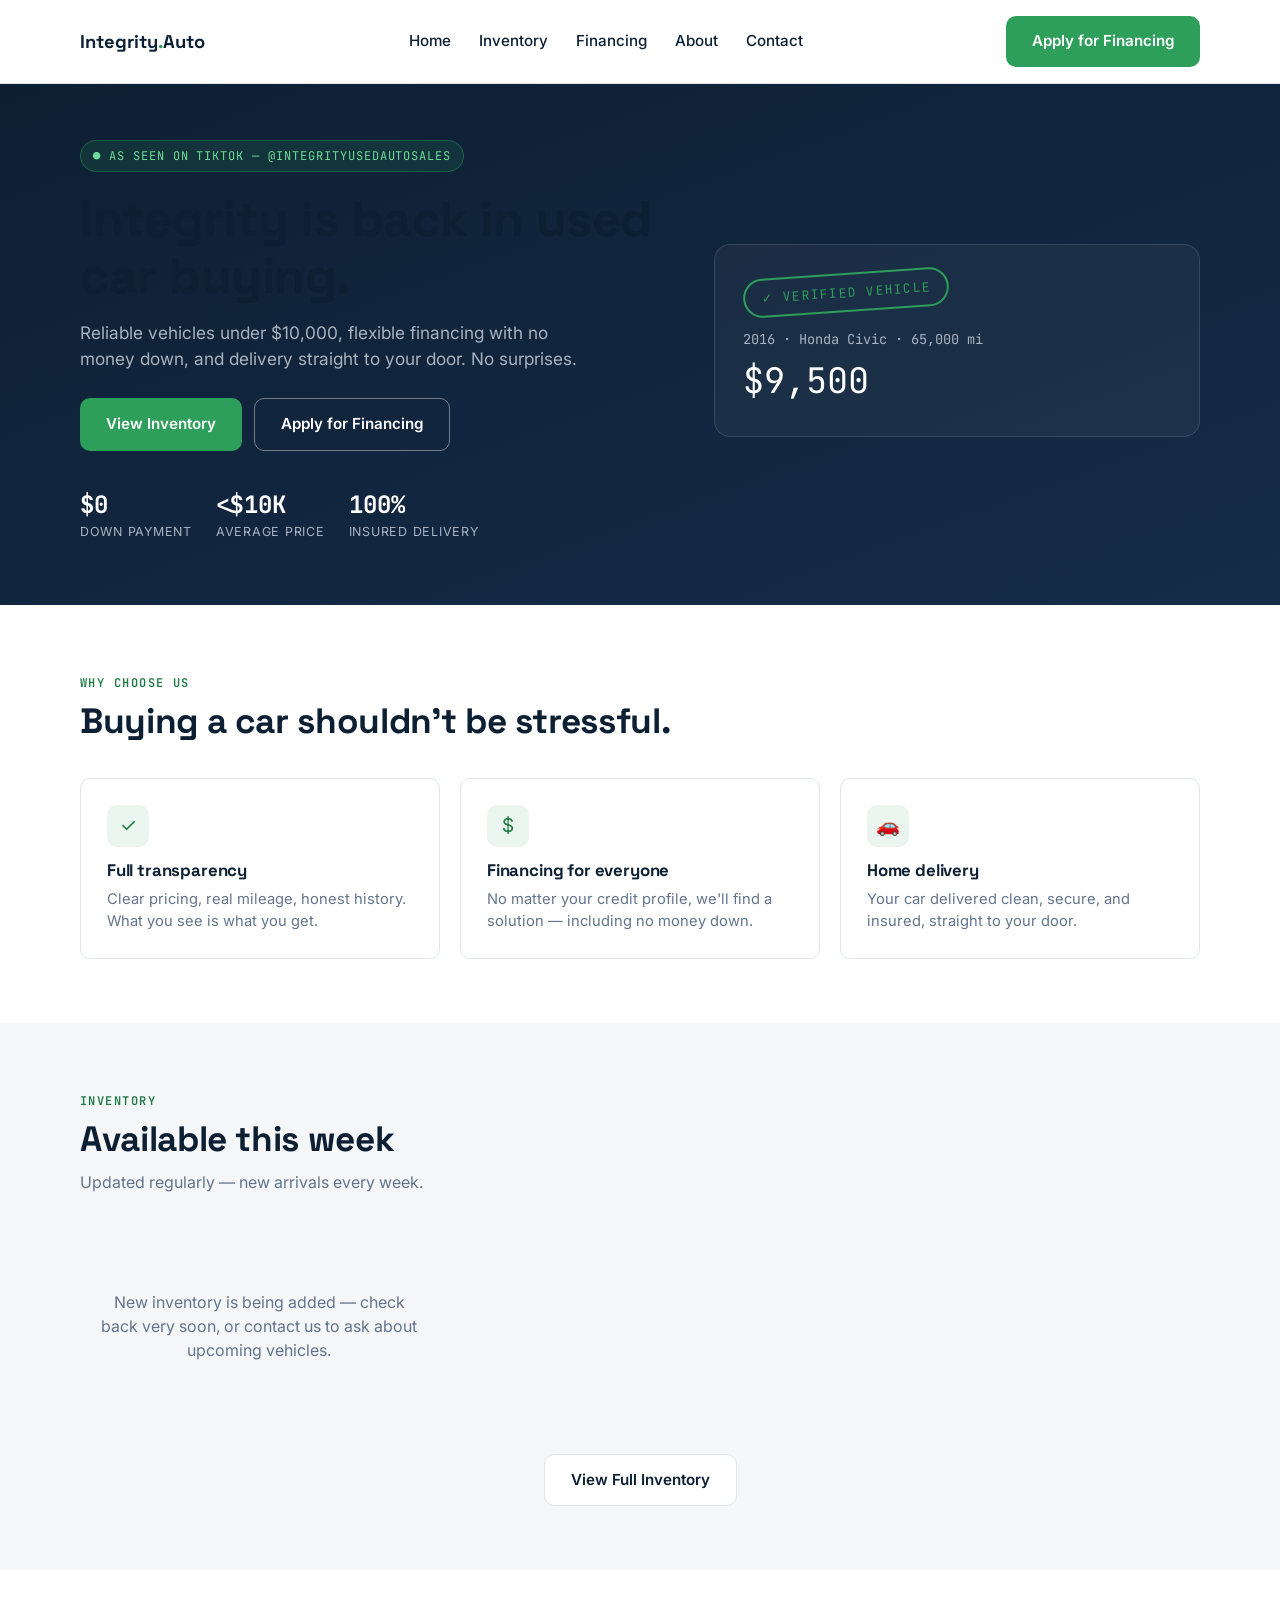
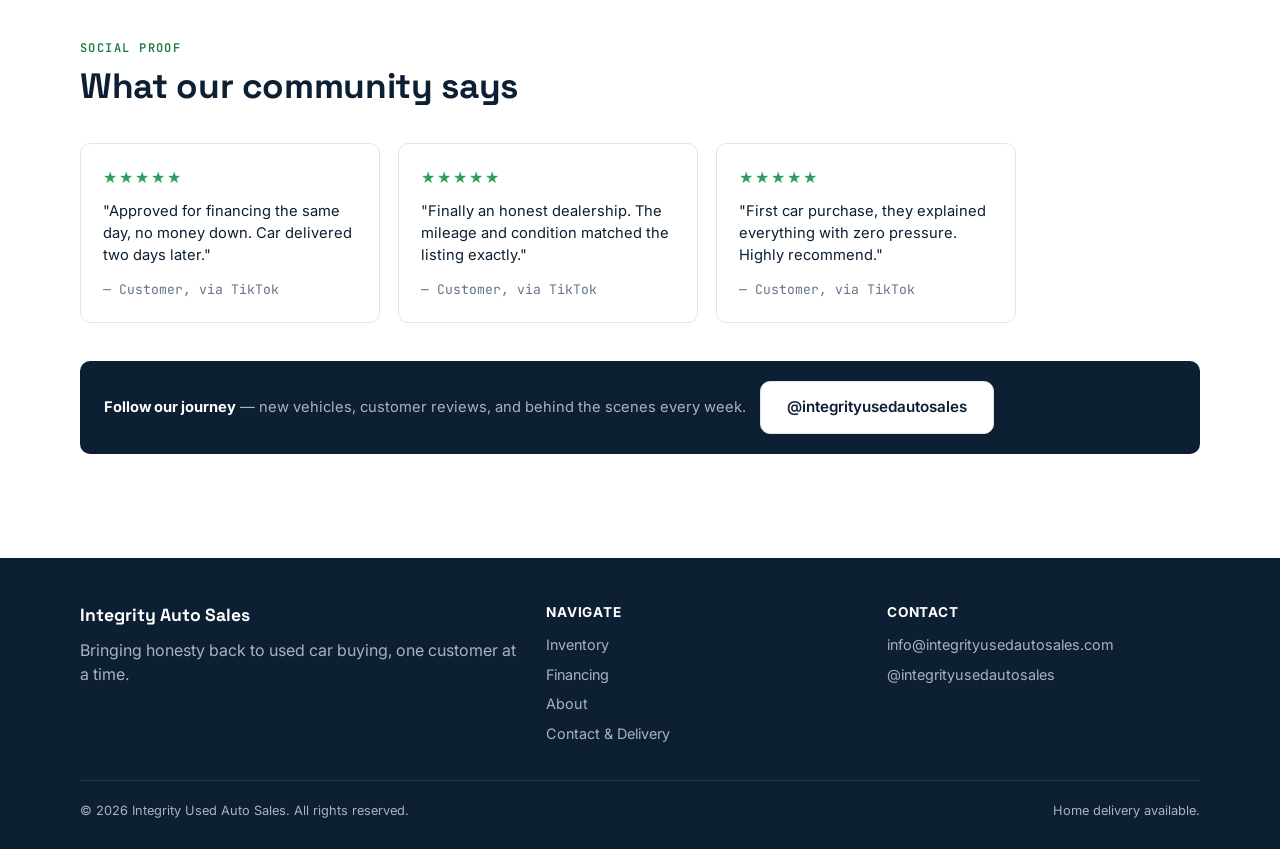
==== index.html @ 929a4054 "Add files via upload" ====
<!DOCTYPE html>
<html lang="en">
<head>
<meta charset="UTF-8">
<meta name="viewport" content="width=device-width, initial-scale=1.0">
<title>Integrity Used Auto Sales — Affordable Used Cars & Easy Financing</title>
<meta name="description" content="Independent dealership. Reliable vehicles under $10,000, flexible financing with no money down, and home delivery.">
<link rel="preconnect" href="https://fonts.googleapis.com">
<link href="https://fonts.googleapis.com/css2?family=Space+Grotesk:wght@500;700&family=Inter:wght@400;500;600;700&family=JetBrains+Mono:wght@500;700&display=swap" rel="stylesheet">
<link rel="stylesheet" href="css/style.css">
</head>
<body>

<header class="site-header">
  <nav class="nav container">
    <a href="index.html" class="logo">Integrity<span>.</span>Auto</a>
    <ul class="nav-links">
      <li><a href="index.html">Home</a></li>
      <li><a href="inventory.html">Inventory</a></li>
      <li><a href="financing.html">Financing</a></li>
      <li><a href="about.html">About</a></li>
      <li><a href="contact.html">Contact</a></li>
    </ul>
    <a href="financing.html" class="btn btn-primary nav-cta">Apply for Financing</a>
  </nav>
</header>

<!-- HERO -->
<section class="hero">
  <div class="container">
    <div>
      <span class="hero-badge">● As seen on TikTok — @integrityusedautosales</span>
      <h1>Integrity is back in used car buying.</h1>
      <p class="lead">Reliable vehicles under $10,000, flexible financing with no money down, and delivery straight to your door. No surprises.</p>
      <div class="hero-ctas">
        <a href="inventory.html" class="btn btn-primary">View Inventory</a>
        <a href="financing.html" class="btn btn-ghost">Apply for Financing</a>
      </div>
      <div class="hero-stats">
        <div class="hero-stat"><div class="num">$0</div><div class="label">Down payment</div></div>
        <div class="hero-stat"><div class="num">&lt;$10K</div><div class="label">Average price</div></div>
        <div class="hero-stat"><div class="num">100%</div><div class="label">Insured delivery</div></div>
      </div>
    </div>
    <div class="hero-visual">
      <span class="stamp">✓ Verified vehicle</span>
      <div class="car-line">2016 · Honda Civic · 65,000 mi</div>
      <div class="price-preview">$9,500</div>
    </div>
  </div>
</section>

<!-- WHY CHOOSE US -->
<section class="section">
  <div class="container">
    <div class="section-head">
      <span class="eyebrow">Why choose us</span>
      <h2>Buying a car shouldn't be stressful.</h2>
    </div>
    <div class="why-grid">
      <div class="why-card">
        <div class="icon">✓</div>
        <h3>Full transparency</h3>
        <p>Clear pricing, real mileage, honest history. What you see is what you get.</p>
      </div>
      <div class="why-card">
        <div class="icon">$</div>
        <h3>Financing for everyone</h3>
        <p>No matter your credit profile, we'll find a solution — including no money down.</p>
      </div>
      <div class="why-card">
        <div class="icon">🚗</div>
        <h3>Home delivery</h3>
        <p>Your car delivered clean, secure, and insured, straight to your door.</p>
      </div>
    </div>
  </div>
</section>

<!-- FEATURED INVENTORY -->
<section class="section section-alt">
  <div class="container">
    <div class="section-head">
      <span class="eyebrow">Inventory</span>
      <h2>Available this week</h2>
      <p>Updated regularly — new arrivals every week.</p>
    </div>
    <div class="car-grid" id="featured-cars">
      <p class="empty-state">Loading inventory...</p>
    </div>
    <div style="text-align:center; margin-top:32px;">
      <a href="inventory.html" class="btn btn-secondary">View Full Inventory</a>
    </div>
  </div>
</section>

<!-- TESTIMONIALS / SOCIAL PROOF -->
<section class="section">
  <div class="container">
    <div class="section-head">
      <span class="eyebrow">Social proof</span>
      <h2>What our community says</h2>
    </div>
    <div class="testimonial-strip">
      <div class="testimonial-card">
        <div class="stars">★★★★★</div>
        <p>"Approved for financing the same day, no money down. Car delivered two days later."</p>
        <div class="who">— Customer, via TikTok</div>
      </div>
      <div class="testimonial-card">
        <div class="stars">★★★★★</div>
        <p>"Finally an honest dealership. The mileage and condition matched the listing exactly."</p>
        <div class="who">— Customer, via TikTok</div>
      </div>
      <div class="testimonial-card">
        <div class="stars">★★★★★</div>
        <p>"First car purchase, they explained everything with zero pressure. Highly recommend."</p>
        <div class="who">— Customer, via TikTok</div>
      </div>
    </div>
    <div class="tiktok-cta">
      <p><strong>Follow our journey</strong> — new vehicles, customer reviews, and behind the scenes every week.</p>
      <a href="https://www.tiktok.com/@integrityusedautosales" target="_blank" rel="noopener" class="btn btn-secondary">@integrityusedautosales</a>
    </div>
  </div>
</section>

<!-- FOOTER -->
<footer class="site-footer">
  <div class="container">
    <div class="footer-grid">
      <div>
        <div class="footer-logo">Integrity Auto Sales</div>
        <p>Bringing honesty back to used car buying, one customer at a time.</p>
      </div>
      <div class="footer-col">
        <h5>Navigate</h5>
        <ul>
          <li><a href="inventory.html">Inventory</a></li>
          <li><a href="financing.html">Financing</a></li>
          <li><a href="about.html">About</a></li>
          <li><a href="contact.html">Contact & Delivery</a></li>
        </ul>
      </div>
      <div class="footer-col">
        <h5>Contact</h5>
        <ul>
          <li><a href="mailto:info@integrityusedautosales.com">info@integrityusedautosales.com</a></li>
          <li><a href="https://www.tiktok.com/@integrityusedautosales" target="_blank" rel="noopener">@integrityusedautosales</a></li>
        </ul>
      </div>
    </div>
    <div class="footer-bottom">
      <span>© 2026 Integrity Used Auto Sales. All rights reserved.</span>
      <span>Home delivery available.</span>
    </div>
  </div>
</footer>

<div class="mobile-cta-bar">
  <a href="inventory.html" class="btn btn-secondary">Inventory</a>
  <a href="financing.html" class="btn btn-primary">Financing</a>
</div>

<script src="js/main.js"></script>
</body>
</html>
---- css/style.css ----
/* ===== Integrity Used Auto Sales — Design tokens ===== */
:root {
  --navy: #152C48;
  --navy-deep: #0D1F33;
  --slate: #64748B;
  --slate-light: #A8B3C2;
  --white: #FFFFFF;
  --fog: #F4F6F8;
  --line: #E2E6EB;
  --approved: #2E9E5B;   /* "approved / verified" green — financing, trust stamps */
  --approved-deep: #1F7A44;

  --font-display: 'Space Grotesk', system-ui, sans-serif;
  --font-body: 'Inter', system-ui, -apple-system, sans-serif;
  --font-data: 'JetBrains Mono', ui-monospace, monospace; /* odometer-style numerals */

  --radius: 10px;
  --shadow: 0 4px 20px rgba(21, 44, 72, 0.08);
  --shadow-lg: 0 12px 40px rgba(21, 44, 72, 0.14);
}

* { box-sizing: border-box; margin: 0; padding: 0; }

html { scroll-behavior: smooth; }

body {
  font-family: var(--font-body);
  color: var(--navy-deep);
  background: var(--white);
  line-height: 1.5;
  padding-bottom: 72px; /* space for sticky mobile CTA bar */
}

img { max-width: 100%; display: block; }
a { color: inherit; text-decoration: none; }
ul { list-style: none; }

h1, h2, h3, h4 {
  font-family: var(--font-display);
  color: var(--navy-deep);
  line-height: 1.15;
  letter-spacing: -0.01em;
}

.container {
  max-width: 1160px;
  margin: 0 auto;
  padding: 0 20px;
}

.eyebrow {
  font-family: var(--font-data);
  font-size: 0.75rem;
  letter-spacing: 0.12em;
  text-transform: uppercase;
  color: var(--approved-deep);
  font-weight: 600;
}

/* ===== Buttons ===== */
.btn {
  display: inline-flex;
  align-items: center;
  justify-content: center;
  gap: 8px;
  font-family: var(--font-body);
  font-weight: 600;
  font-size: 0.95rem;
  padding: 14px 26px;
  border-radius: var(--radius);
  border: none;
  cursor: pointer;
  transition: transform 0.15s ease, box-shadow 0.15s ease, background 0.15s ease;
}
.btn-primary { background: var(--approved); color: var(--white); }
.btn-primary:hover { background: var(--approved-deep); transform: translateY(-1px); }
.btn-secondary { background: var(--white); color: var(--navy-deep); border: 1.5px solid var(--line); }
.btn-secondary:hover { border-color: var(--navy); }
.btn-ghost { background: transparent; color: var(--white); border: 1.5px solid rgba(255,255,255,0.4); }
.btn-ghost:hover { border-color: var(--white); }
.btn-block { width: 100%; }
.btn:focus-visible, a:focus-visible, input:focus-visible, select:focus-visible, textarea:focus-visible {
  outline: 2px solid var(--approved);
  outline-offset: 2px;
}

/* ===== Header / Nav ===== */
.site-header {
  position: sticky;
  top: 0;
  z-index: 40;
  background: var(--white);
  border-bottom: 1px solid var(--line);
}
.nav {
  display: flex;
  align-items: center;
  justify-content: space-between;
  padding: 16px 20px;
}
.logo {
  font-family: var(--font-display);
  font-weight: 700;
  font-size: 1.15rem;
  color: var(--navy-deep);
}
.logo span { color: var(--approved); }
.nav-links {
  display: none;
  gap: 28px;
  font-weight: 500;
  font-size: 0.95rem;
}
.nav-links a:hover { color: var(--approved-deep); }
.nav-cta { display: none; }

@media (min-width: 860px) {
  .nav-links { display: flex; }
  .nav-cta { display: inline-flex; }
}

/* ===== Sticky mobile CTA bar ===== */
.mobile-cta-bar {
  position: fixed;
  bottom: 0; left: 0; right: 0;
  z-index: 50;
  display: flex;
  gap: 10px;
  padding: 10px 14px;
  background: var(--white);
  border-top: 1px solid var(--line);
  box-shadow: 0 -4px 16px rgba(21,44,72,0.08);
}
.mobile-cta-bar .btn { flex: 1; padding: 12px 10px; font-size: 0.88rem; }
@media (min-width: 860px) { .mobile-cta-bar { display: none; } body { padding-bottom: 0; } }

/* ===== Hero ===== */
.hero {
  background: linear-gradient(160deg, var(--navy-deep) 0%, var(--navy) 100%);
  color: var(--white);
  padding: 56px 0 64px;
}
.hero .container {
  display: grid;
  gap: 28px;
}
@media (min-width: 900px) {
  .hero .container { grid-template-columns: 1.1fr 0.9fr; align-items: center; gap: 40px; }
}
.hero-badge {
  display: inline-flex;
  align-items: center;
  gap: 8px;
  background: rgba(46,158,91,0.15);
  border: 1px solid rgba(46,158,91,0.4);
  color: #6FDB98;
  font-family: var(--font-data);
  font-size: 0.75rem;
  letter-spacing: 0.08em;
  text-transform: uppercase;
  padding: 6px 12px;
  border-radius: 100px;
  margin-bottom: 18px;
}
.hero h1 {
  font-size: clamp(2rem, 5vw, 3.1rem);
  margin-bottom: 16px;
}
.hero p.lead {
  color: var(--slate-light);
  font-size: 1.08rem;
  max-width: 46ch;
  margin-bottom: 26px;
}
.hero-ctas { display: flex; flex-wrap: wrap; gap: 12px; }
.hero-stats {
  display: flex;
  gap: 24px;
  margin-top: 36px;
  flex-wrap: wrap;
}
.hero-stat .num {
  font-family: var(--font-data);
  font-size: 1.5rem;
  font-weight: 700;
  color: var(--white);
  font-variant-numeric: tabular-nums;
}
.hero-stat .label {
  font-size: 0.78rem;
  color: var(--slate-light);
  text-transform: uppercase;
  letter-spacing: 0.06em;
}

/* signature "verified deal" stamp visual in hero */
.hero-visual {
  position: relative;
  background: rgba(255,255,255,0.04);
  border: 1px solid rgba(255,255,255,0.12);
  border-radius: 16px;
  padding: 28px;
}
.stamp {
  display: inline-flex;
  align-items: center;
  gap: 10px;
  border: 2px solid var(--approved);
  color: var(--approved);
  border-radius: 100px;
  padding: 8px 16px;
  font-family: var(--font-data);
  font-size: 0.8rem;
  letter-spacing: 0.1em;
  text-transform: uppercase;
  transform: rotate(-4deg);
}
.hero-visual .car-line { font-family: var(--font-data); color: var(--slate-light); font-size: 0.85rem; margin-top: 16px; }
.hero-visual .price-preview { font-family: var(--font-data); font-size: 2.2rem; color: var(--white); margin-top: 6px; font-variant-numeric: tabular-nums; }

/* ===== Section headers ===== */
.section { padding: 64px 0; }
.section-head { max-width: 640px; margin-bottom: 36px; }
.section-head h2 { font-size: clamp(1.6rem, 3.5vw, 2.2rem); margin-top: 8px; }
.section-head p { color: var(--slate); margin-top: 10px; }
.section-alt { background: var(--fog); }

/* ===== Why choose us ===== */
.why-grid {
  display: grid;
  gap: 20px;
  grid-template-columns: 1fr;
}
@media (min-width: 700px) { .why-grid { grid-template-columns: repeat(3, 1fr); } }
.why-card {
  background: var(--white);
  border: 1px solid var(--line);
  border-radius: var(--radius);
  padding: 26px;
}
.why-card .icon {
  width: 42px; height: 42px;
  border-radius: 10px;
  background: rgba(46,158,91,0.1);
  color: var(--approved-deep);
  display: flex; align-items: center; justify-content: center;
  font-size: 1.2rem;
  margin-bottom: 14px;
}
.why-card h3 { font-size: 1.05rem; margin-bottom: 8px; }
.why-card p { color: var(--slate); font-size: 0.92rem; }

/* ===== Vehicle cards / inventory ===== */
.car-grid {
  display: grid;
  gap: 22px;
  grid-template-columns: 1fr;
}
@media (min-width: 620px) { .car-grid { grid-template-columns: repeat(2, 1fr); } }
@media (min-width: 960px) { .car-grid { grid-template-columns: repeat(3, 1fr); } }

.car-card {
  background: var(--white);
  border: 1px solid var(--line);
  border-radius: var(--radius);
  overflow: hidden;
  box-shadow: var(--shadow);
  transition: transform 0.2s ease, box-shadow 0.2s ease;
  display: flex;
  flex-direction: column;
}
.car-card:hover { transform: translateY(-3px); box-shadow: var(--shadow-lg); }
.car-card .car-photo { position: relative; aspect-ratio: 4/3; overflow: hidden; background: var(--fog); }
.car-card .car-photo img { width: 100%; height: 100%; object-fit: cover; }
.car-card .badge-verified {
  position: absolute; top: 10px; left: 10px;
  background: var(--navy-deep);
  color: var(--white);
  font-family: var(--font-data);
  font-size: 0.68rem;
  letter-spacing: 0.06em;
  text-transform: uppercase;
  padding: 5px 10px;
  border-radius: 100px;
  display: flex; align-items: center; gap: 5px;
}
.car-card .badge-verified::before { content: "✓"; color: #6FDB98; }
.car-body { padding: 18px 18px 20px; flex: 1; display: flex; flex-direction: column; }
.car-title { font-family: var(--font-display); font-size: 1.1rem; margin-bottom: 4px; }
.car-meta {
  display: flex; gap: 14px;
  font-family: var(--font-data);
  font-size: 0.8rem;
  color: var(--slate);
  margin-bottom: 12px;
  flex-wrap: wrap;
}
.car-desc { color: var(--slate); font-size: 0.88rem; margin-bottom: 16px; flex: 1; }
.car-footer { display: flex; align-items: flex-end; justify-content: space-between; margin-top: auto; }
.car-price { font-family: var(--font-data); font-size: 1.4rem; font-weight: 700; color: var(--navy-deep); font-variant-numeric: tabular-nums; }
.car-price .cur { font-size: 0.85rem; color: var(--slate); font-weight: 500; }
.car-down { font-family: var(--font-data); font-size: 0.78rem; color: var(--approved-deep); margin-top: 2px; }

.car-tags { display: flex; flex-wrap: wrap; gap: 6px; margin-bottom: 12px; }
.car-tags .tag {
  font-size: 0.72rem;
  font-weight: 600;
  color: var(--navy);
  background: rgba(21,44,72,0.06);
  border: 1px solid var(--line);
  padding: 4px 9px;
  border-radius: 100px;
  white-space: nowrap;
}
.car-tags .tag-muted { color: var(--slate); background: transparent; }

/* Filters (inventory page) */
.filters {
  display: flex; flex-wrap: wrap; gap: 10px;
  margin-bottom: 28px;
  padding: 16px;
  background: var(--fog);
  border-radius: var(--radius);
}
.filters select, .filters input {
  font-family: var(--font-body);
  font-size: 0.9rem;
  padding: 10px 12px;
  border-radius: 8px;
  border: 1px solid var(--line);
  background: var(--white);
  color: var(--navy-deep);
}
.filters select { min-width: 130px; }
.filters input[type="text"] { flex: 1; min-width: 160px; }
.results-count { font-size: 0.88rem; color: var(--slate); margin-bottom: 18px; }

.empty-state {
  text-align: center;
  padding: 60px 20px;
  color: var(--slate);
}

/* ===== Testimonials / social proof ===== */
.testimonial-strip {
  display: flex;
  gap: 18px;
  overflow-x: auto;
  padding-bottom: 8px;
  scroll-snap-type: x mandatory;
}
.testimonial-card {
  scroll-snap-align: start;
  min-width: 260px;
  max-width: 300px;
  background: var(--white);
  border: 1px solid var(--line);
  border-radius: var(--radius);
  padding: 22px;
}
.testimonial-card .stars { color: var(--approved); font-family: var(--font-data); margin-bottom: 10px; letter-spacing: 2px; }
.testimonial-card p { font-size: 0.92rem; color: var(--navy-deep); margin-bottom: 14px; }
.testimonial-card .who { font-size: 0.82rem; color: var(--slate); font-family: var(--font-data); }

.tiktok-cta {
  margin-top: 30px;
  display: flex;
  align-items: center;
  gap: 14px;
  background: var(--navy-deep);
  color: var(--white);
  padding: 20px 24px;
  border-radius: var(--radius);
  flex-wrap: wrap;
}
.tiktok-cta p { color: var(--slate-light); font-size: 0.92rem; }
.tiktok-cta strong { color: var(--white); }

/* ===== Forms ===== */
.form-card {
  background: var(--white);
  border: 1px solid var(--line);
  border-radius: var(--radius);
  padding: 30px;
  box-shadow: var(--shadow);
  max-width: 640px;
}
.form-row { margin-bottom: 18px; }
.form-row label {
  display: block;
  font-size: 0.85rem;
  font-weight: 600;
  color: var(--navy-deep);
  margin-bottom: 6px;
}
.form-row .hint { font-size: 0.78rem; color: var(--slate); margin-top: 5px; }
.form-grid-2 { display: grid; gap: 18px; }
@media (min-width: 560px) { .form-grid-2 { grid-template-columns: 1fr 1fr; } }
input[type="text"], input[type="email"], input[type="tel"], input[type="number"], select, textarea {
  width: 100%;
  font-family: var(--font-body);
  font-size: 0.95rem;
  padding: 12px 14px;
  border-radius: 8px;
  border: 1px solid var(--line);
  background: var(--white);
  color: var(--navy-deep);
}
textarea { resize: vertical; min-height: 100px; }
.form-note {
  display: flex; align-items: flex-start; gap: 10px;
  background: var(--fog);
  border-radius: 8px;
  padding: 14px 16px;
  font-size: 0.83rem;
  color: var(--slate);
  margin-top: 18px;
}
.form-success {
  display: none;
  text-align: center;
  padding: 50px 20px;
}
.form-success.active { display: block; }
.form-success .icon-check {
  width: 56px; height: 56px;
  border-radius: 100%;
  background: rgba(46,158,91,0.12);
  color: var(--approved-deep);
  display: flex; align-items: center; justify-content: center;
  font-size: 1.6rem;
  margin: 0 auto 16px;
}

/* ===== About / mission ===== */
.mission-block {
  display: grid; gap: 34px;
}
@media (min-width: 860px) { .mission-block { grid-template-columns: 1fr 1fr; align-items: center; } }
.pillars { display: grid; gap: 16px; margin-top: 24px; }
.pillar { display: flex; gap: 14px; align-items: flex-start; }
.pillar .num { font-family: var(--font-data); color: var(--approved-deep); font-weight: 700; }
.pillar h4 { font-size: 1rem; margin-bottom: 4px; }
.pillar p { font-size: 0.9rem; color: var(--slate); }

/* ===== Delivery banner ===== */
.delivery-banner {
  background: var(--navy-deep);
  color: var(--white);
  border-radius: 14px;
  padding: 32px;
  display: grid;
  gap: 20px;
}
@media (min-width: 800px) { .delivery-banner { grid-template-columns: 1.2fr 0.8fr; align-items: center; } }
.delivery-banner h3 { color: var(--white); font-size: 1.4rem; margin-bottom: 10px; }
.delivery-banner p { color: var(--slate-light); font-size: 0.95rem; }
.delivery-steps { display: flex; flex-direction: column; gap: 10px; }
.delivery-step { display: flex; gap: 10px; align-items: center; font-size: 0.88rem; }
.delivery-step .dot { width: 8px; height: 8px; border-radius: 100%; background: var(--approved); flex-shrink: 0; }

/* ===== Contact ===== */
.contact-grid { display: grid; gap: 30px; }
@media (min-width: 860px) { .contact-grid { grid-template-columns: 1fr 1fr; } }
.contact-info-card {
  background: var(--fog);
  border-radius: var(--radius);
  padding: 28px;
}
.contact-line { display: flex; gap: 14px; align-items: flex-start; margin-bottom: 20px; }
.contact-line .icon { color: var(--approved-deep); font-family: var(--font-data); }
.contact-line h4 { font-size: 0.92rem; margin-bottom: 3px; }
.contact-line p, .contact-line a { font-size: 0.9rem; color: var(--slate); }

/* ===== Footer ===== */
.site-footer {
  background: var(--navy-deep);
  color: var(--slate-light);
  padding: 44px 0 28px;
  margin-top: 40px;
}
.footer-grid {
  display: grid;
  gap: 28px;
  grid-template-columns: 1fr;
  margin-bottom: 28px;
}
@media (min-width: 700px) { .footer-grid { grid-template-columns: 1.4fr 1fr 1fr; } }
.footer-logo { font-family: var(--font-display); color: var(--white); font-weight: 700; font-size: 1.1rem; margin-bottom: 10px; }
.footer-col h5 { color: var(--white); font-size: 0.85rem; text-transform: uppercase; letter-spacing: 0.06em; margin-bottom: 12px; }
.footer-col ul li { margin-bottom: 8px; font-size: 0.9rem; }
.footer-col ul li a:hover { color: var(--white); }
.footer-bottom {
  border-top: 1px solid rgba(255,255,255,0.1);
  padding-top: 20px;
  font-size: 0.8rem;
  display: flex;
  justify-content: space-between;
  flex-wrap: wrap;
  gap: 10px;
}

@media (prefers-reduced-motion: reduce) {
  * { transition: none !important; scroll-behavior: auto !important; }
}
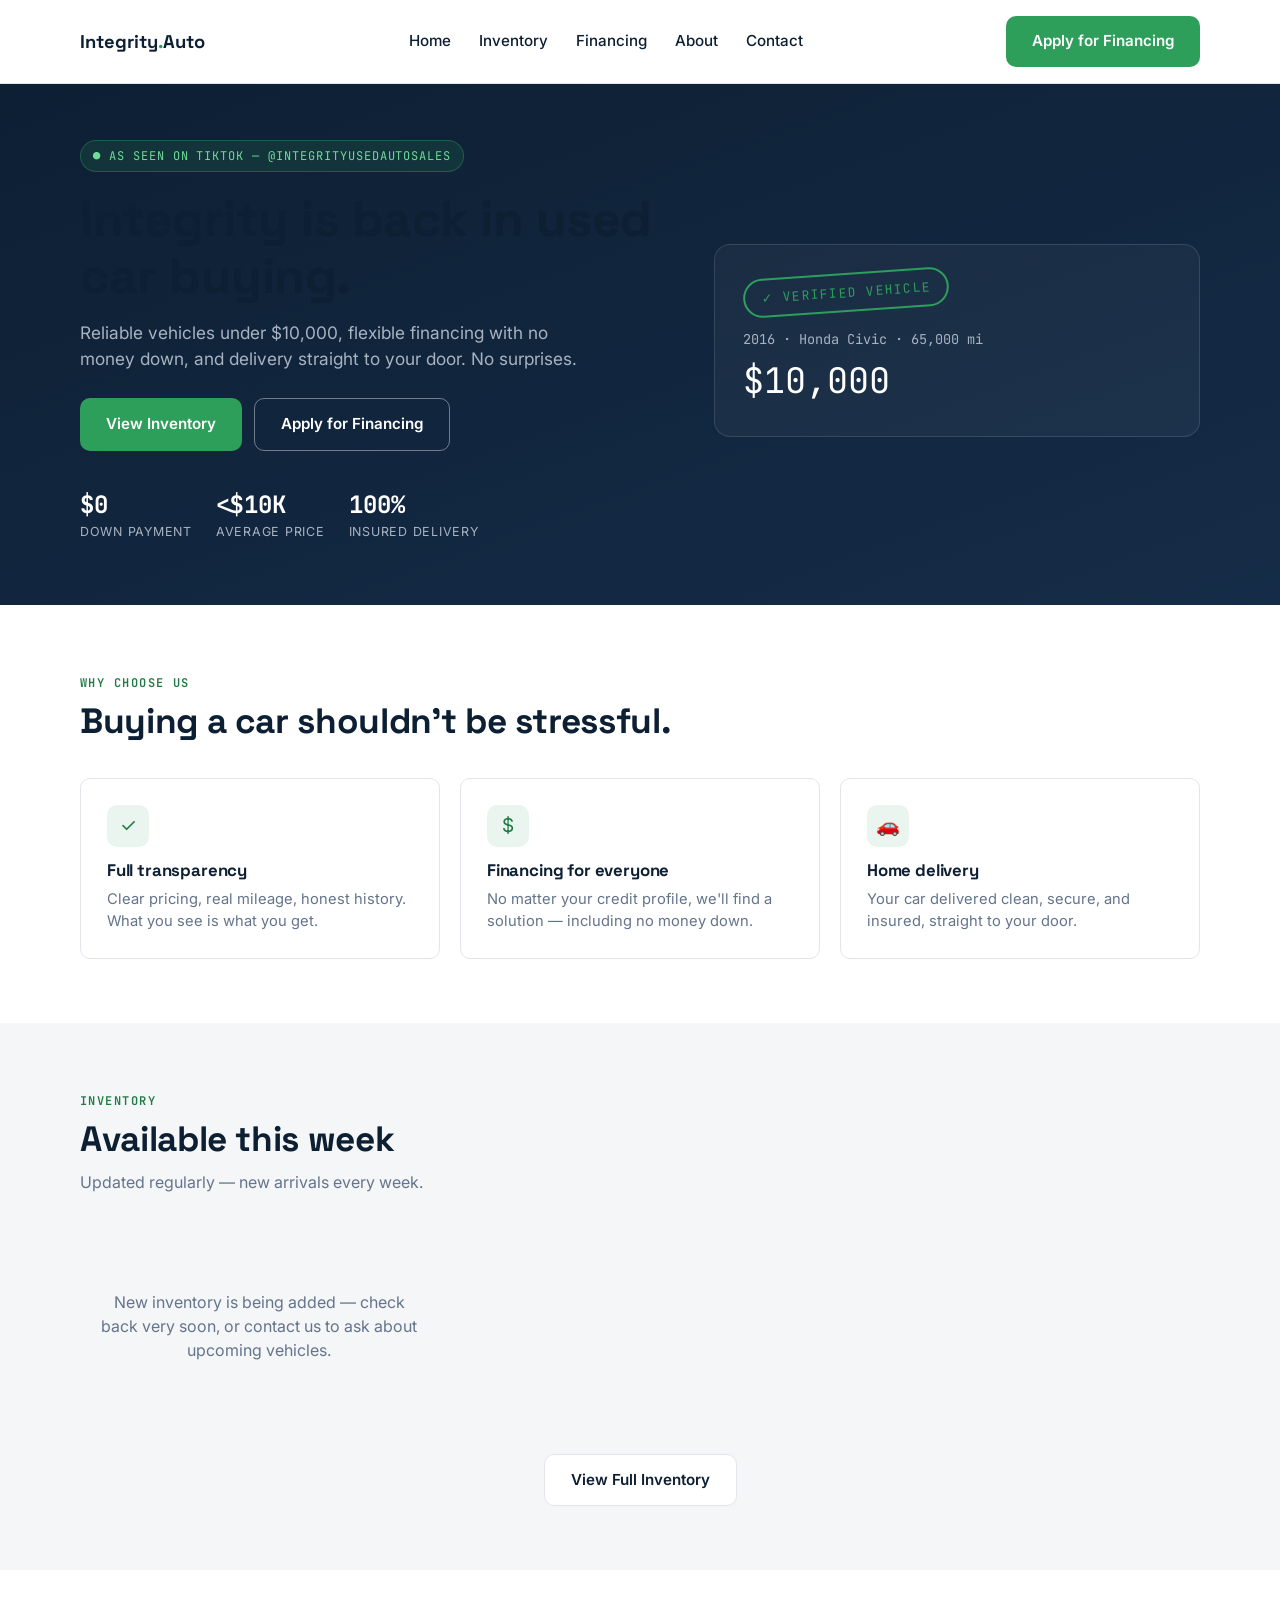
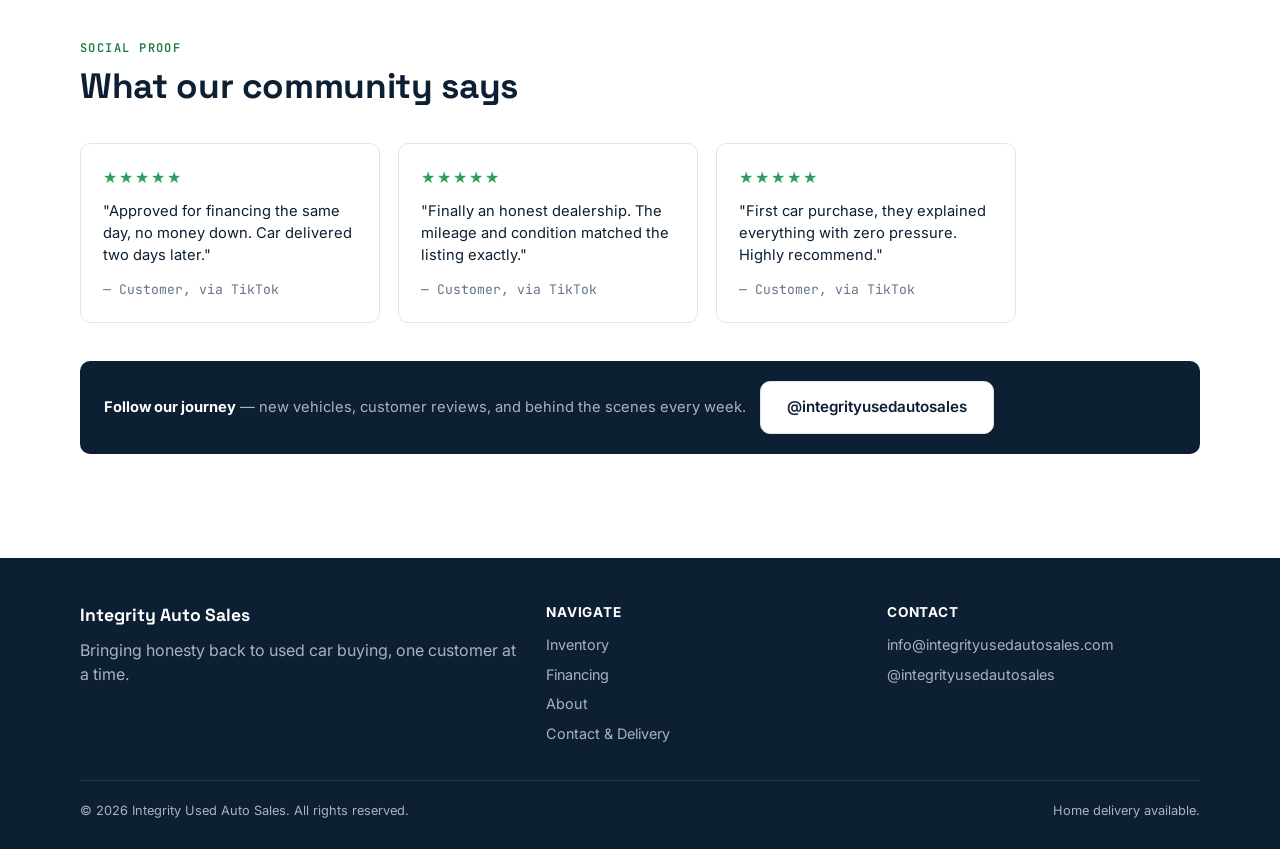
==== commit 08be9ed1: "Update index.html" ====
--- a/index.html
+++ b/index.html
@@ -45,7 +45,7 @@
     <div class="hero-visual">
       <span class="stamp">✓ Verified vehicle</span>
       <div class="car-line">2016 · Honda Civic · 65,000 mi</div>
-      <div class="price-preview">$9,500</div>
+      <div class="price-preview">$10,000</div>
     </div>
   </div>
 </section>
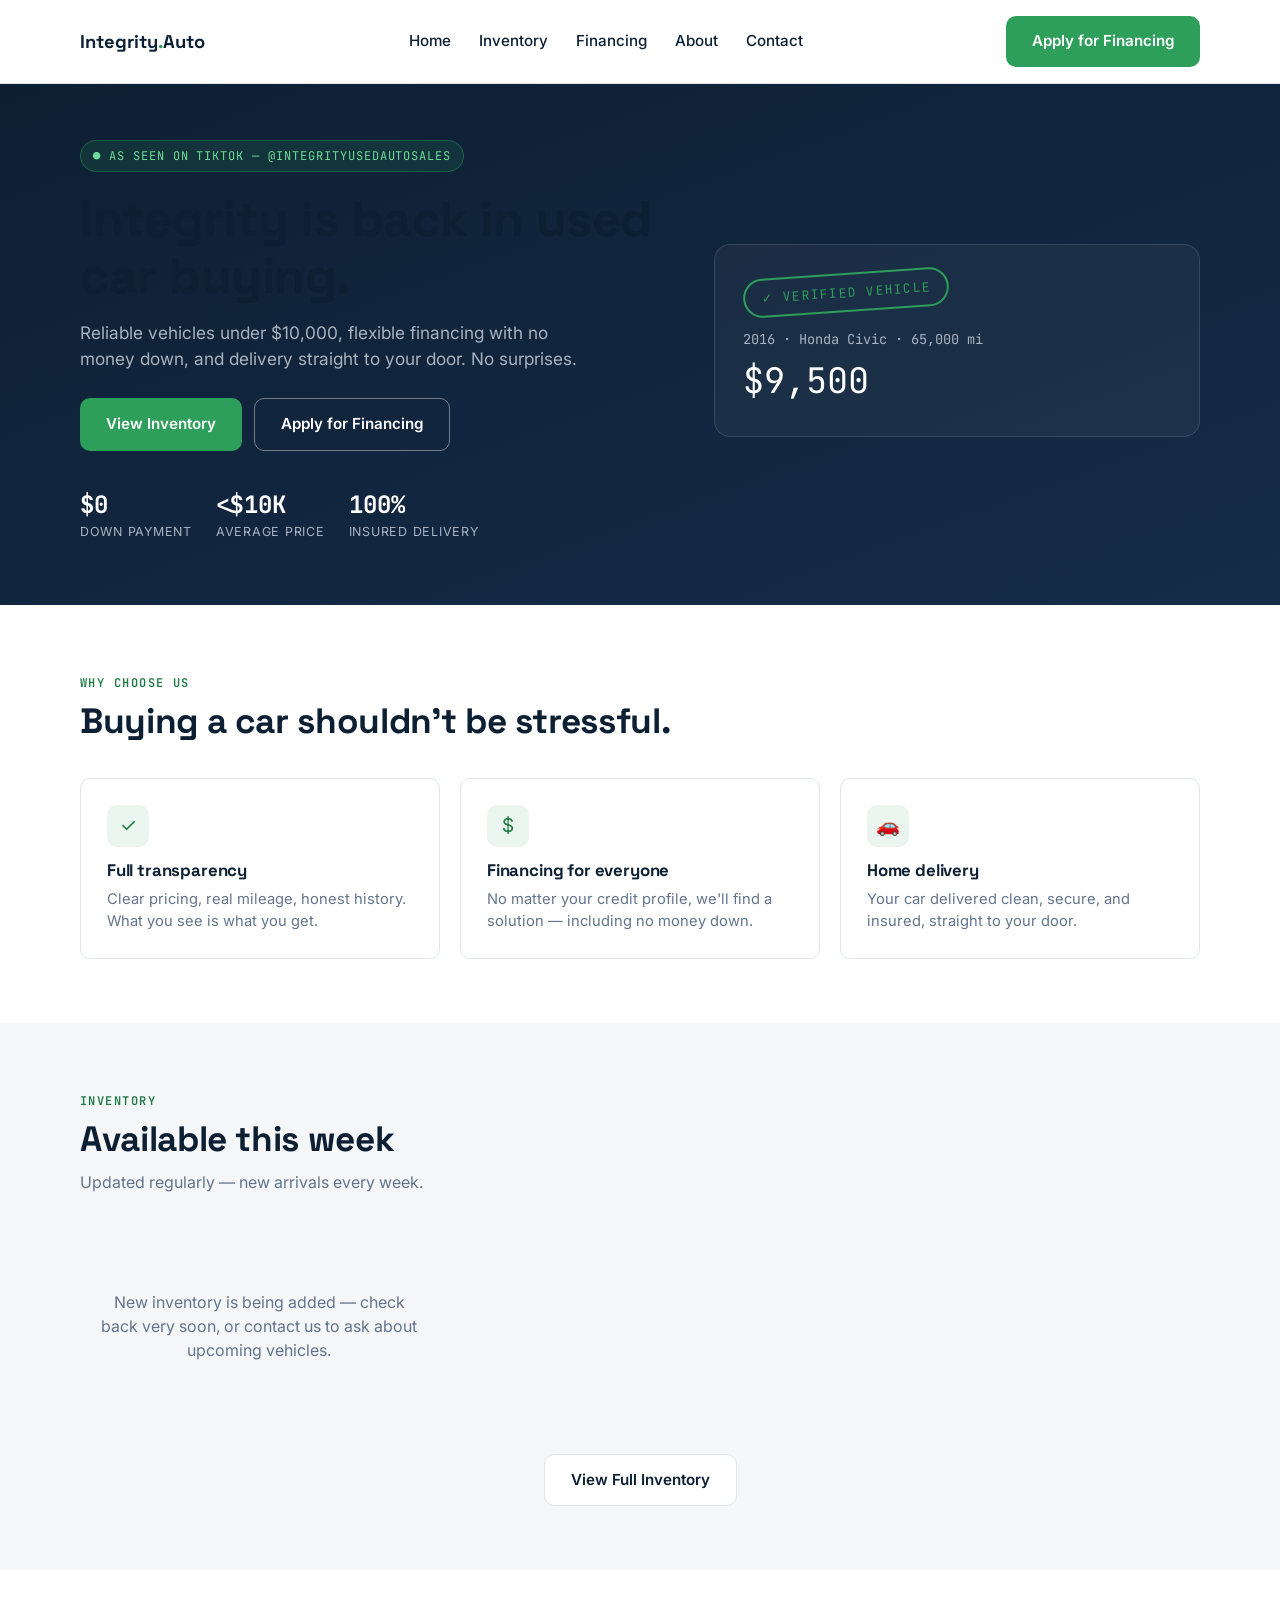
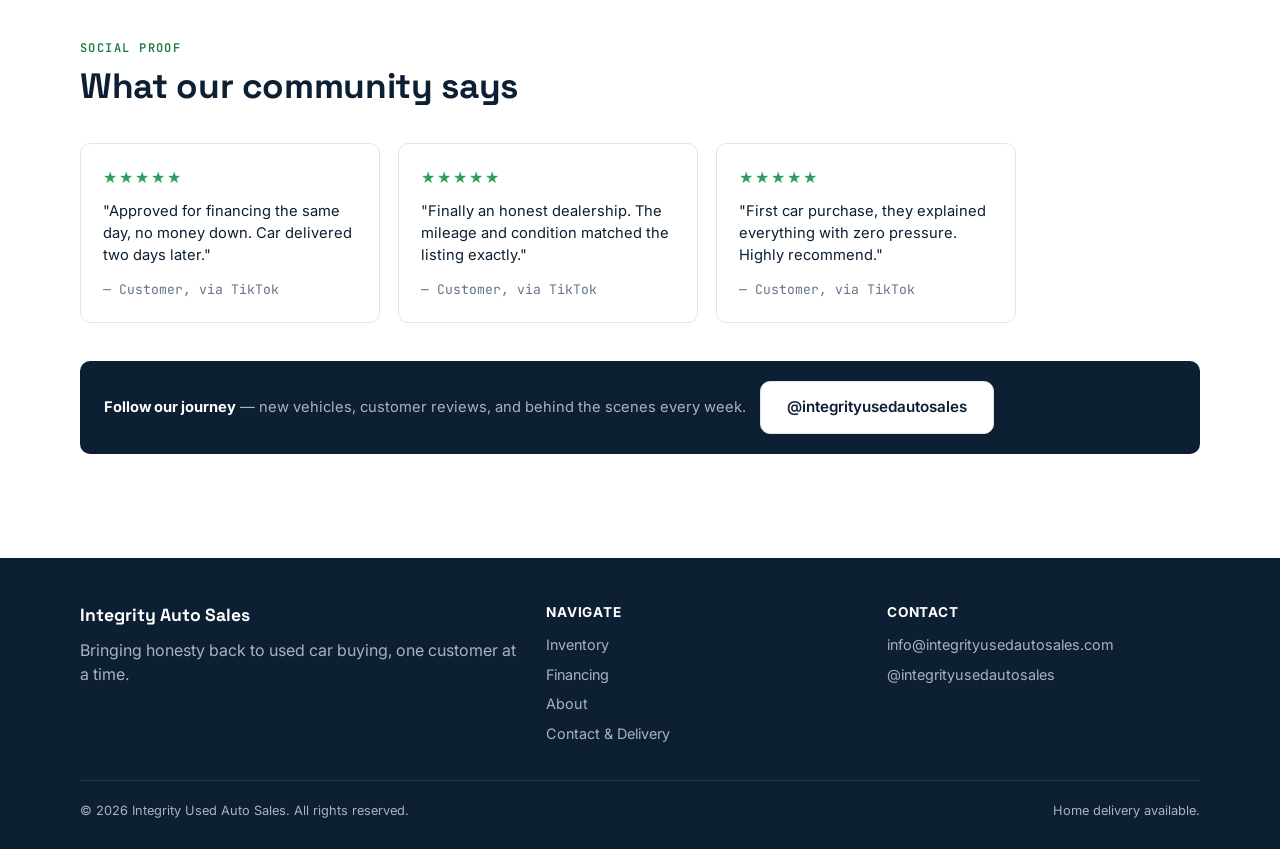
==== commit cb468238: "Add files via upload" ====
--- a/index.html
+++ b/index.html
@@ -45,7 +45,7 @@
     <div class="hero-visual">
       <span class="stamp">✓ Verified vehicle</span>
       <div class="car-line">2016 · Honda Civic · 65,000 mi</div>
-      <div class="price-preview">$10,000</div>
+      <div class="price-preview">$9,500</div>
     </div>
   </div>
 </section>
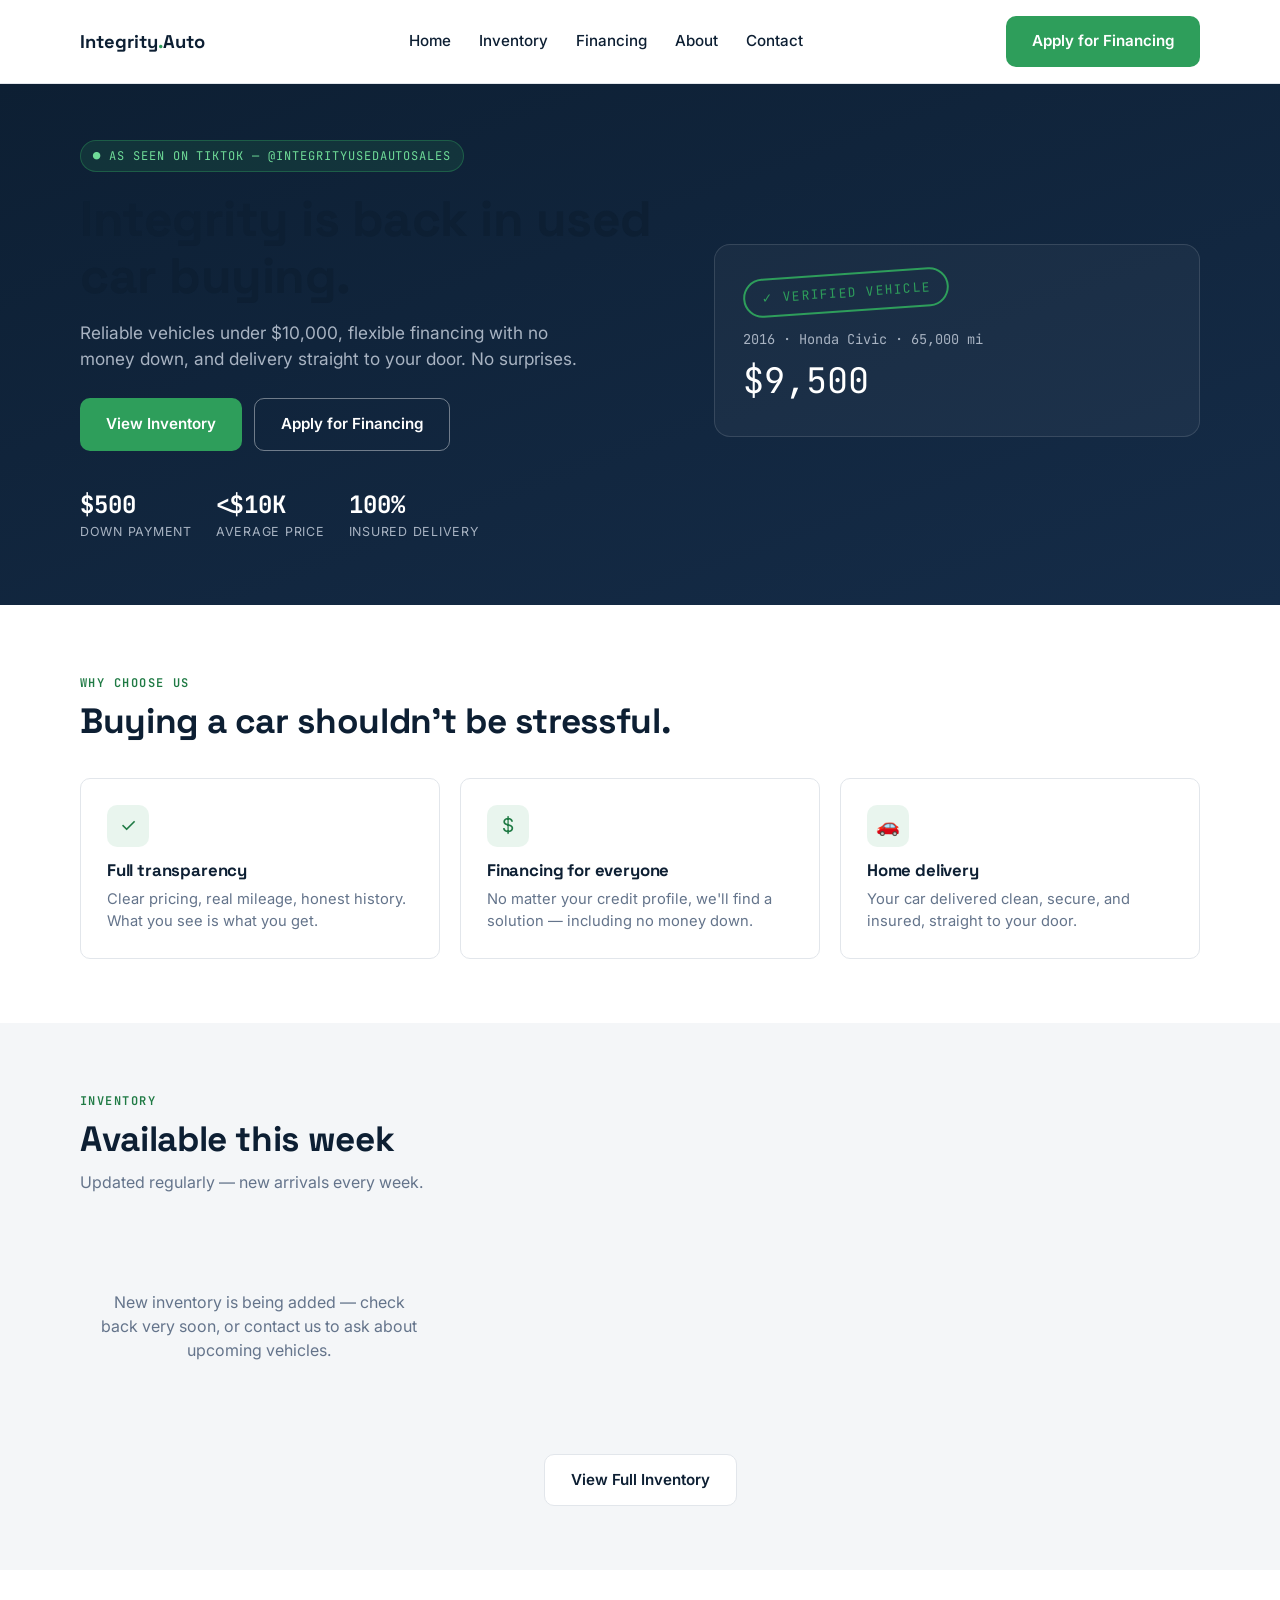
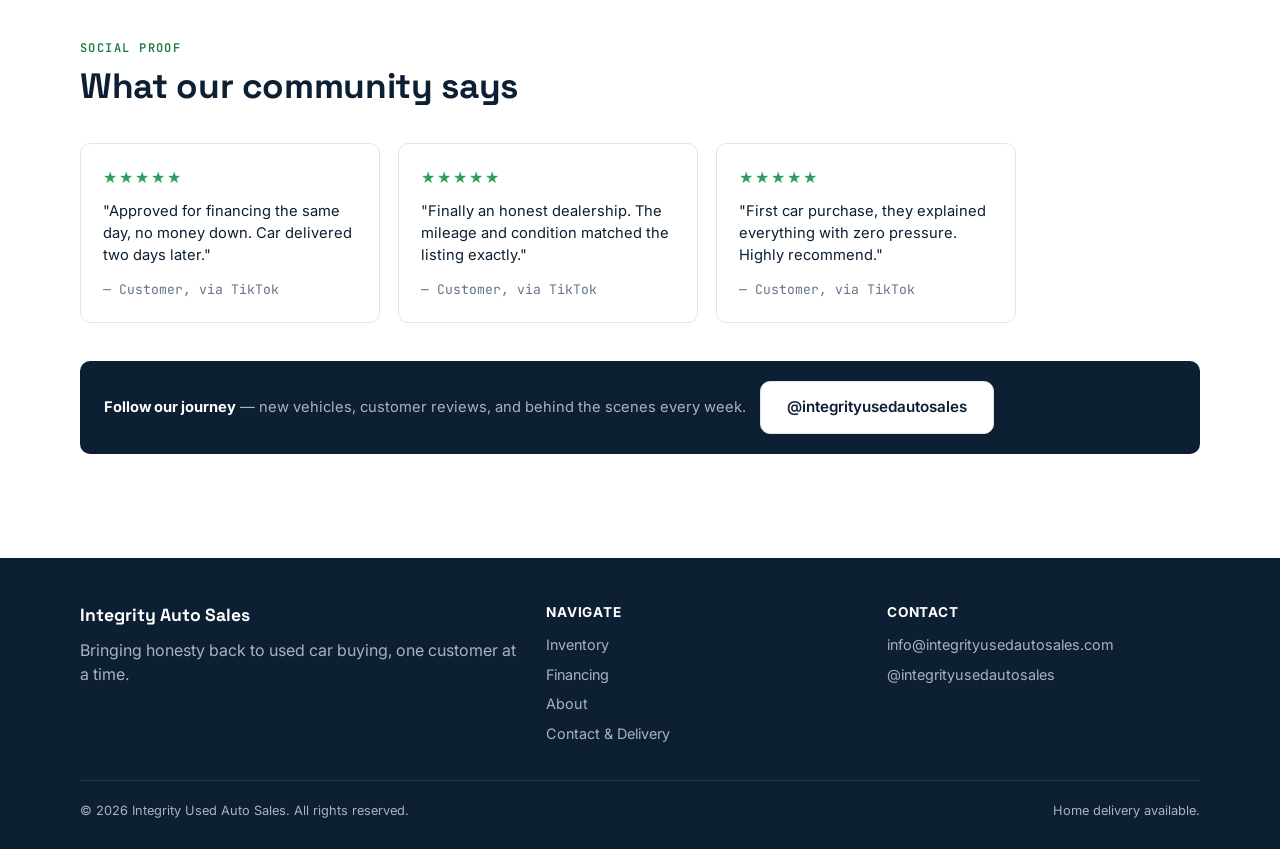
==== commit 05fafa97: "Update index.html" ====
--- a/index.html
+++ b/index.html
@@ -37,7 +37,7 @@
         <a href="financing.html" class="btn btn-ghost">Apply for Financing</a>
       </div>
       <div class="hero-stats">
-        <div class="hero-stat"><div class="num">$0</div><div class="label">Down payment</div></div>
+        <div class="hero-stat"><div class="num">$500</div><div class="label">Down payment</div></div>
         <div class="hero-stat"><div class="num">&lt;$10K</div><div class="label">Average price</div></div>
         <div class="hero-stat"><div class="num">100%</div><div class="label">Insured delivery</div></div>
       </div>
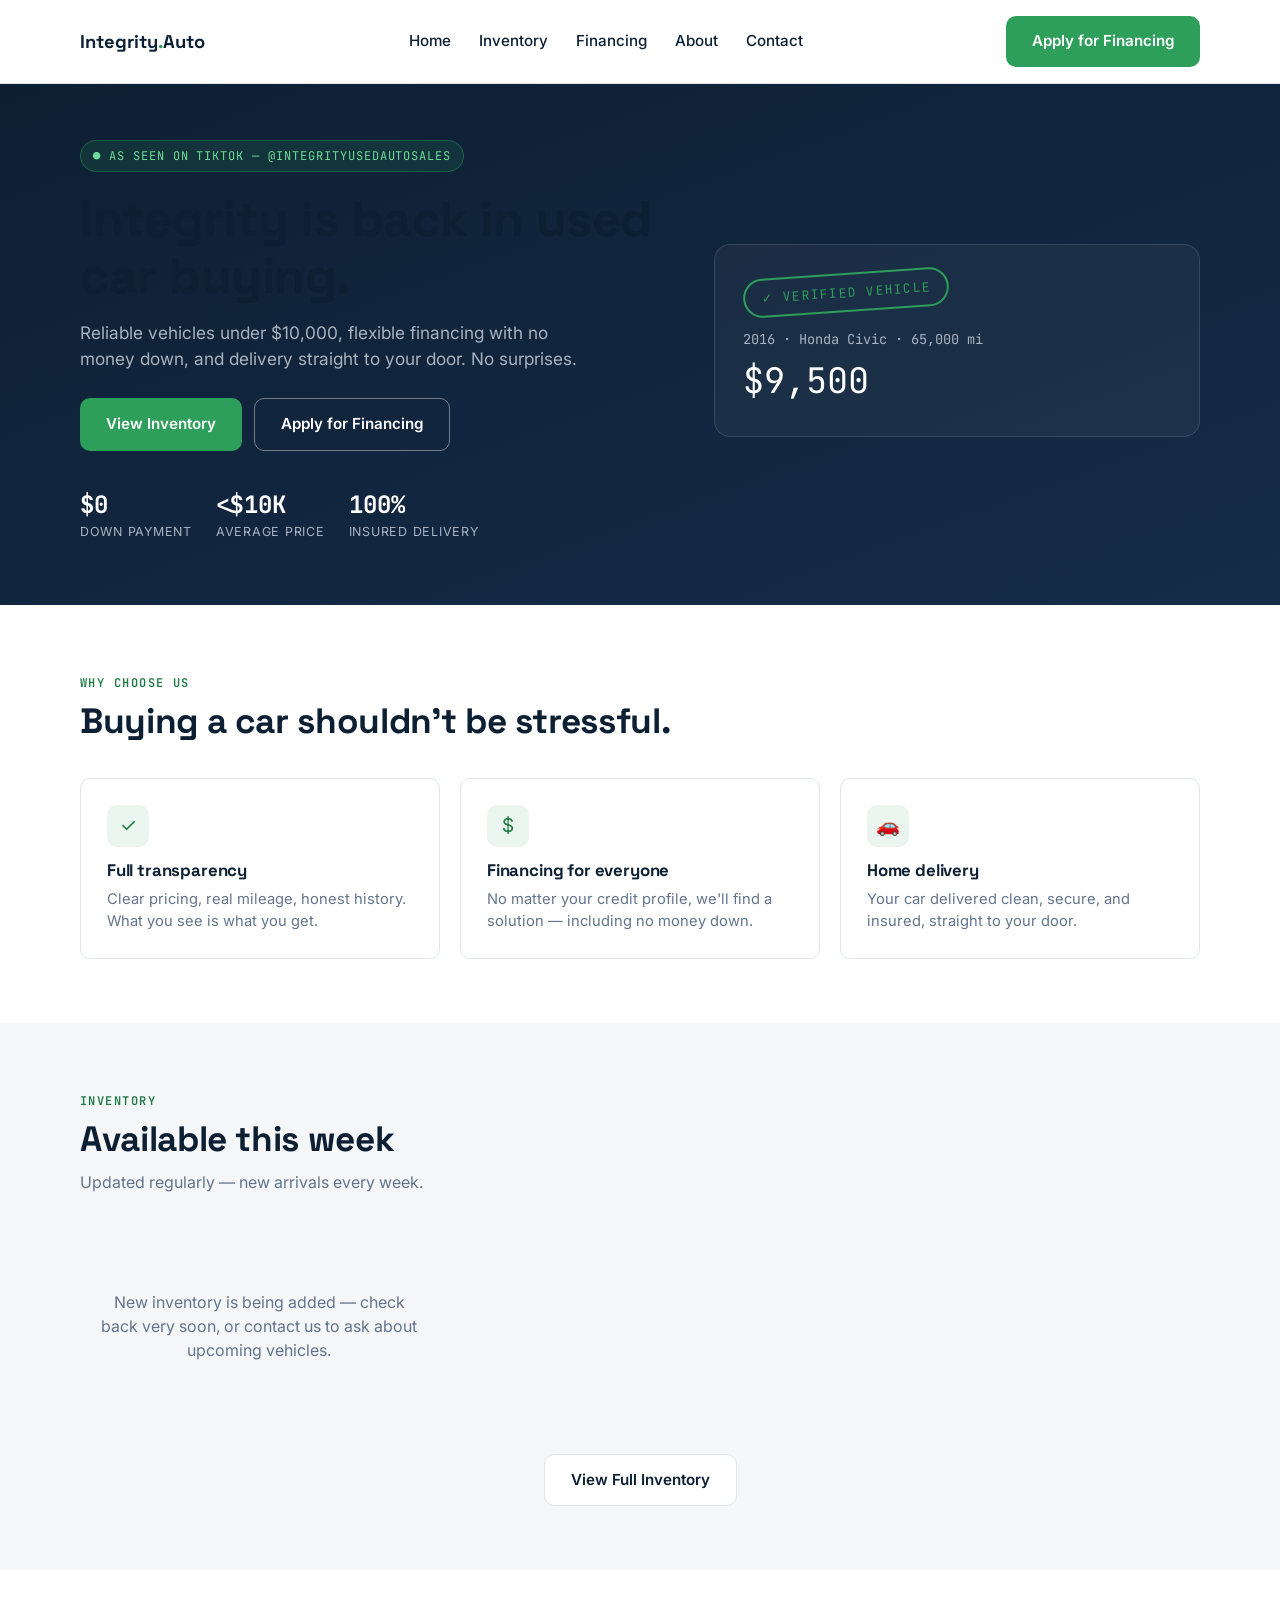
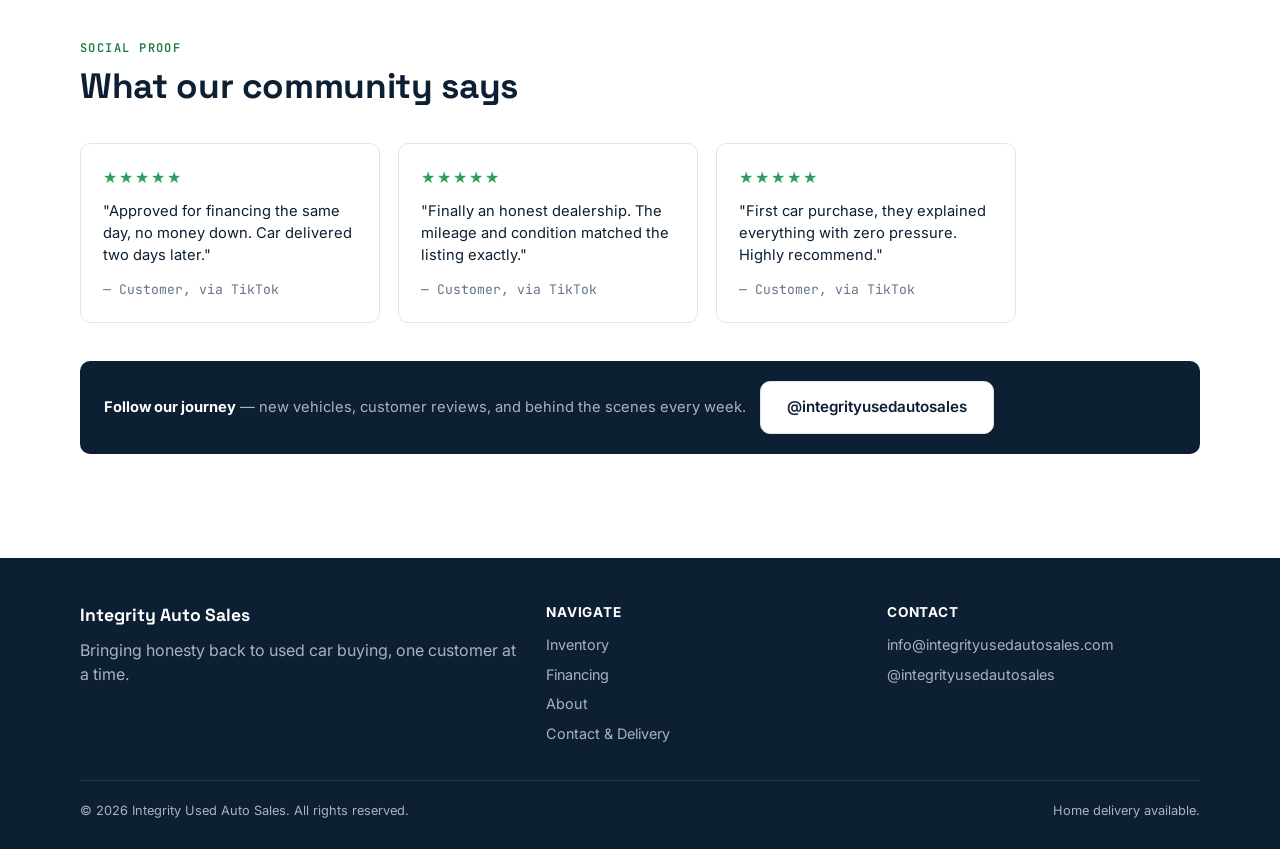
==== commit b0567921: "Update index.html" ====
--- a/index.html
+++ b/index.html
@@ -8,6 +8,7 @@
 <link rel="preconnect" href="https://fonts.googleapis.com">
 <link href="https://fonts.googleapis.com/css2?family=Space+Grotesk:wght@500;700&family=Inter:wght@400;500;600;700&family=JetBrains+Mono:wght@500;700&display=swap" rel="stylesheet">
 <link rel="stylesheet" href="css/style.css">
+<script src="https://identity.netlify.com/v1/netlify-identity-widget.js"></script>
 </head>
 <body>
 
@@ -37,7 +38,7 @@
         <a href="financing.html" class="btn btn-ghost">Apply for Financing</a>
       </div>
       <div class="hero-stats">
-        <div class="hero-stat"><div class="num">$500</div><div class="label">Down payment</div></div>
+        <div class="hero-stat"><div class="num">$0</div><div class="label">Down payment</div></div>
         <div class="hero-stat"><div class="num">&lt;$10K</div><div class="label">Average price</div></div>
         <div class="hero-stat"><div class="num">100%</div><div class="label">Insured delivery</div></div>
       </div>
@@ -163,5 +164,16 @@
 </div>
 
 <script src="js/main.js"></script>
+<script>
+  if (window.netlifyIdentity) {
+    window.netlifyIdentity.on("init", user => {
+      if (!user) {
+        window.netlifyIdentity.on("login", () => {
+          document.location.href = "/admin/";
+        });
+      }
+    });
+  }
+</script>
 </body>
 </html>
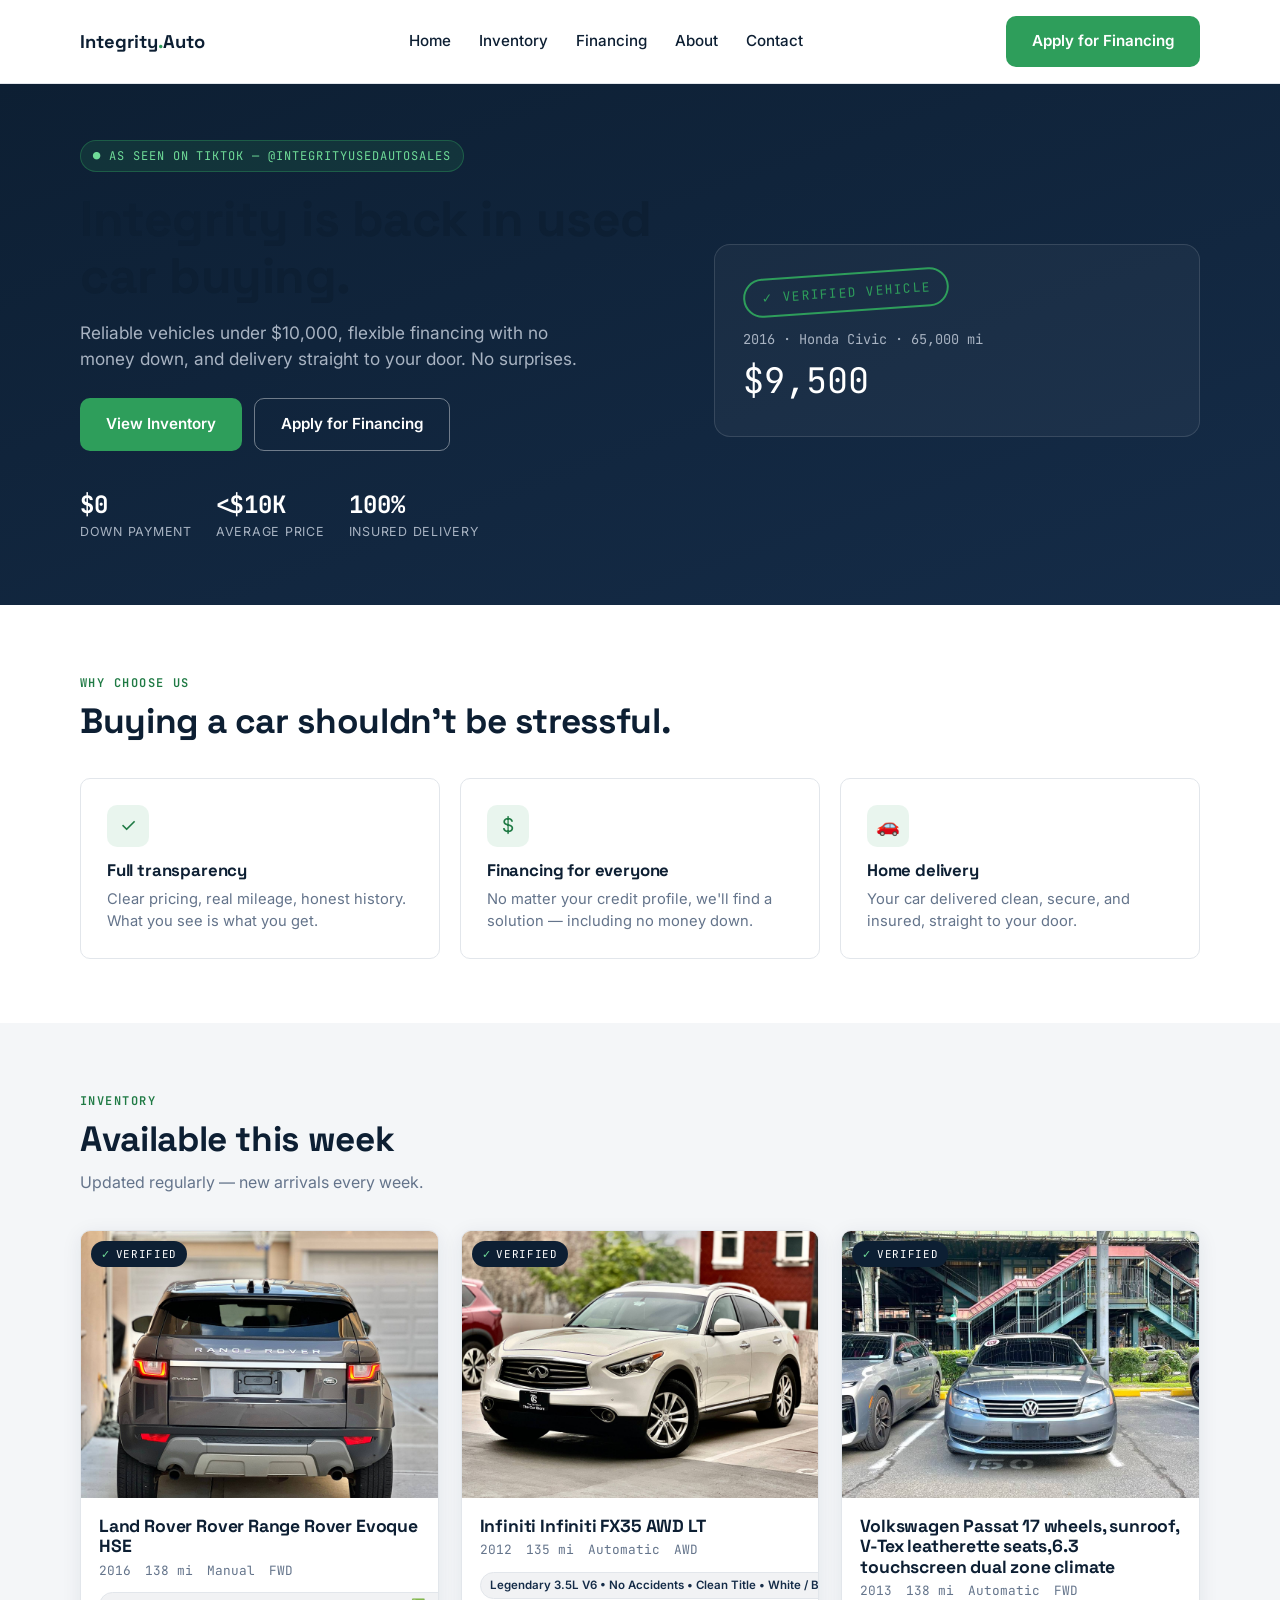
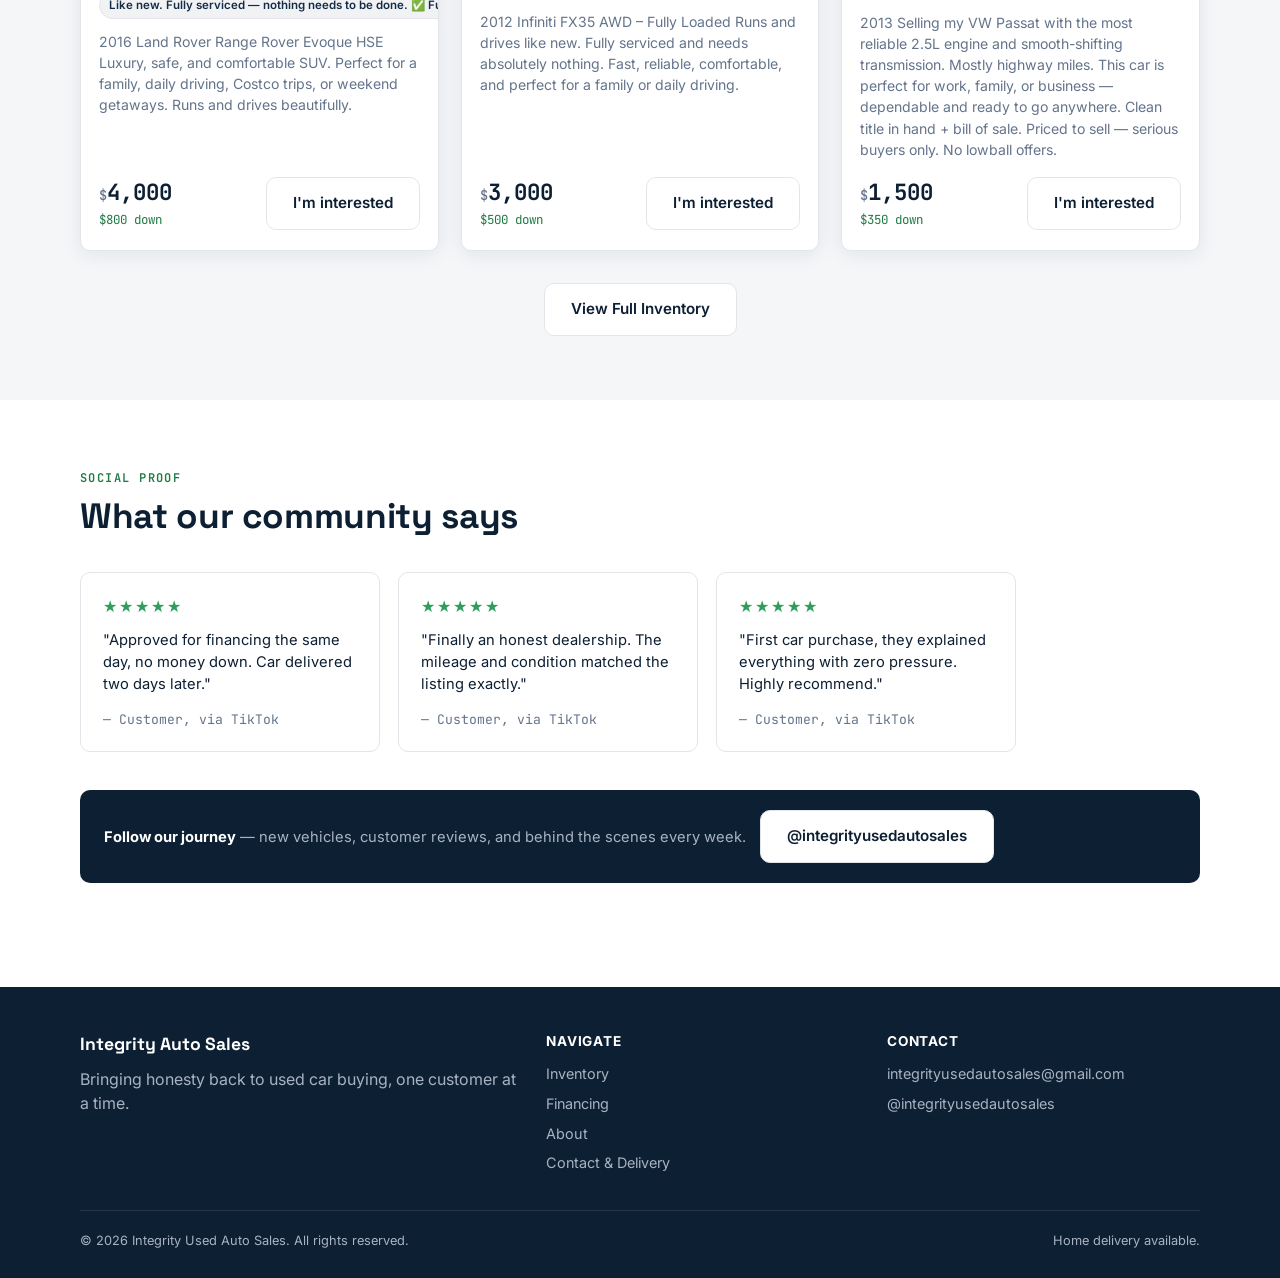
==== commit c680f948: "Update index.html" ====
--- a/index.html
+++ b/index.html
@@ -146,7 +146,7 @@
       <div class="footer-col">
         <h5>Contact</h5>
         <ul>
-          <li><a href="mailto:info@integrityusedautosales.com">info@integrityusedautosales.com</a></li>
+          <li><a href="mailto:integrityusedautosales@gmail.com">integrityusedautosales@gmail.com</a></li>
           <li><a href="https://www.tiktok.com/@integrityusedautosales" target="_blank" rel="noopener">@integrityusedautosales</a></li>
         </ul>
       </div>
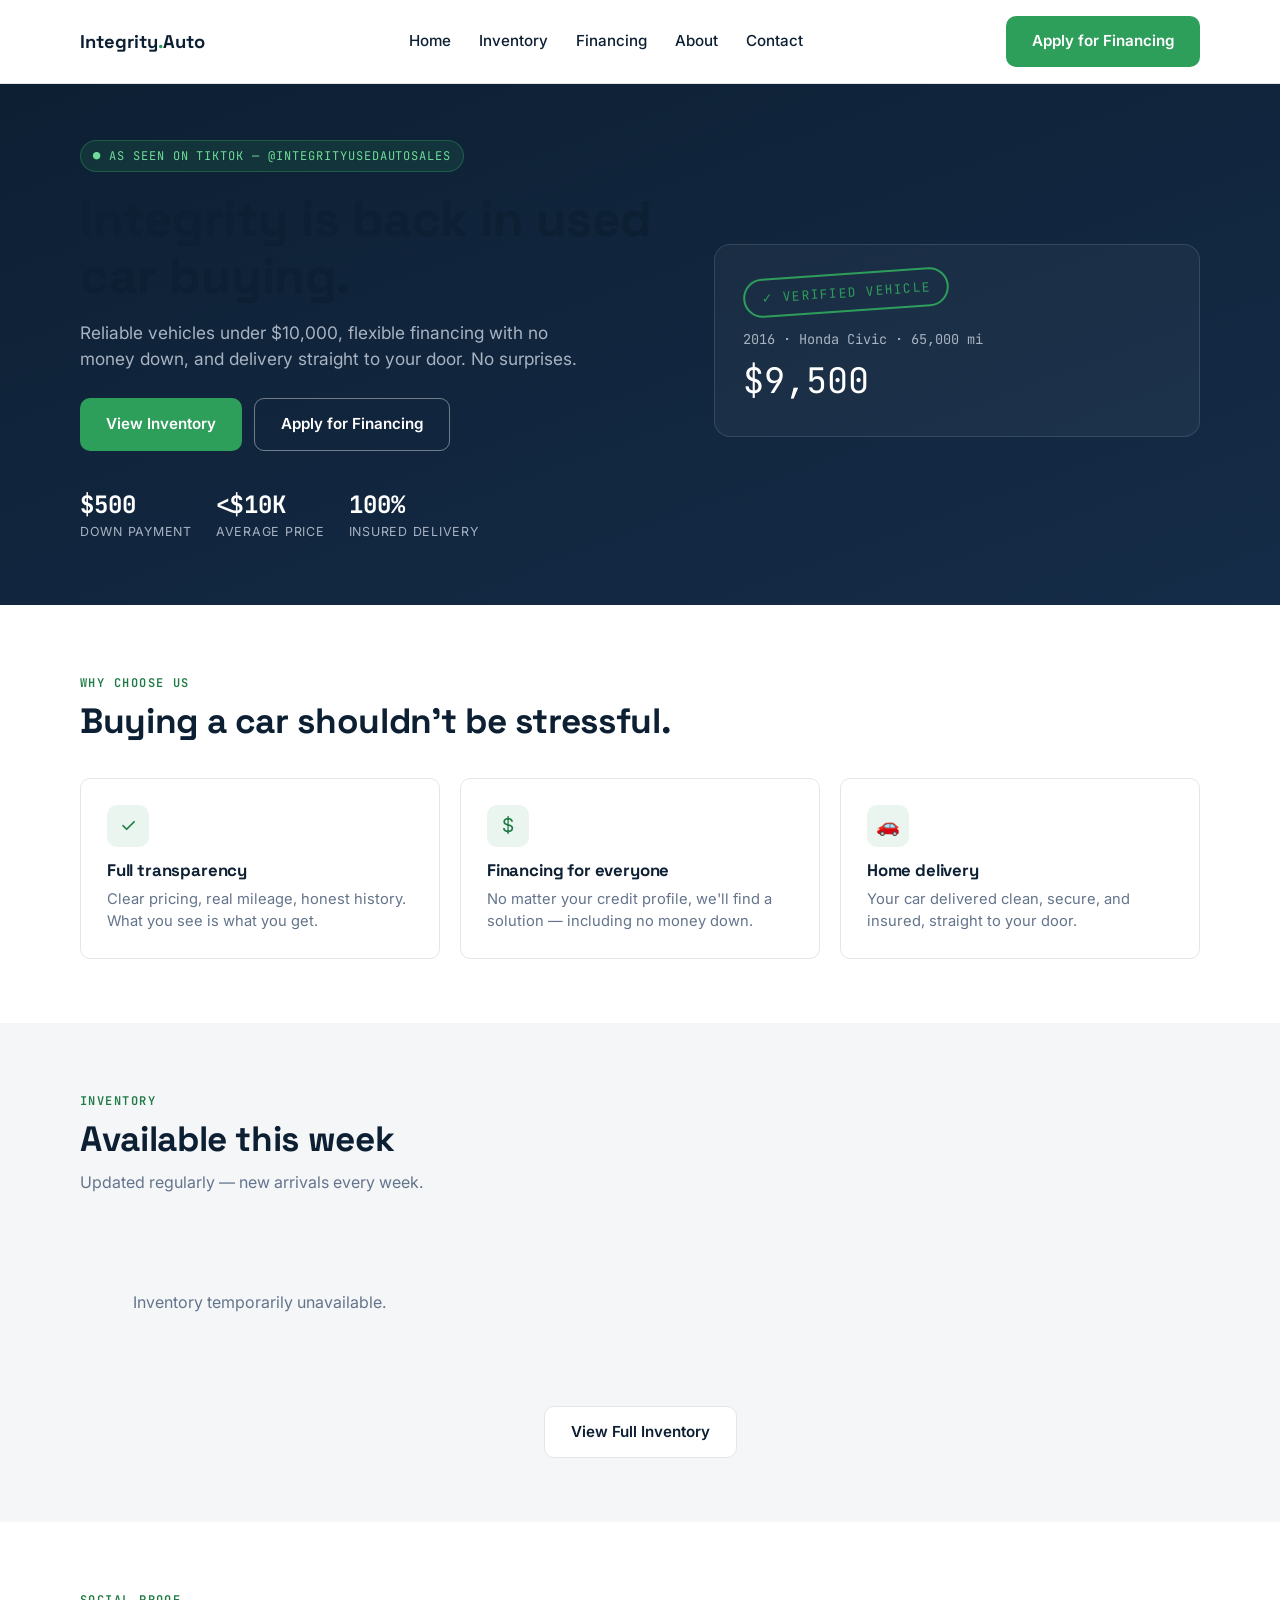
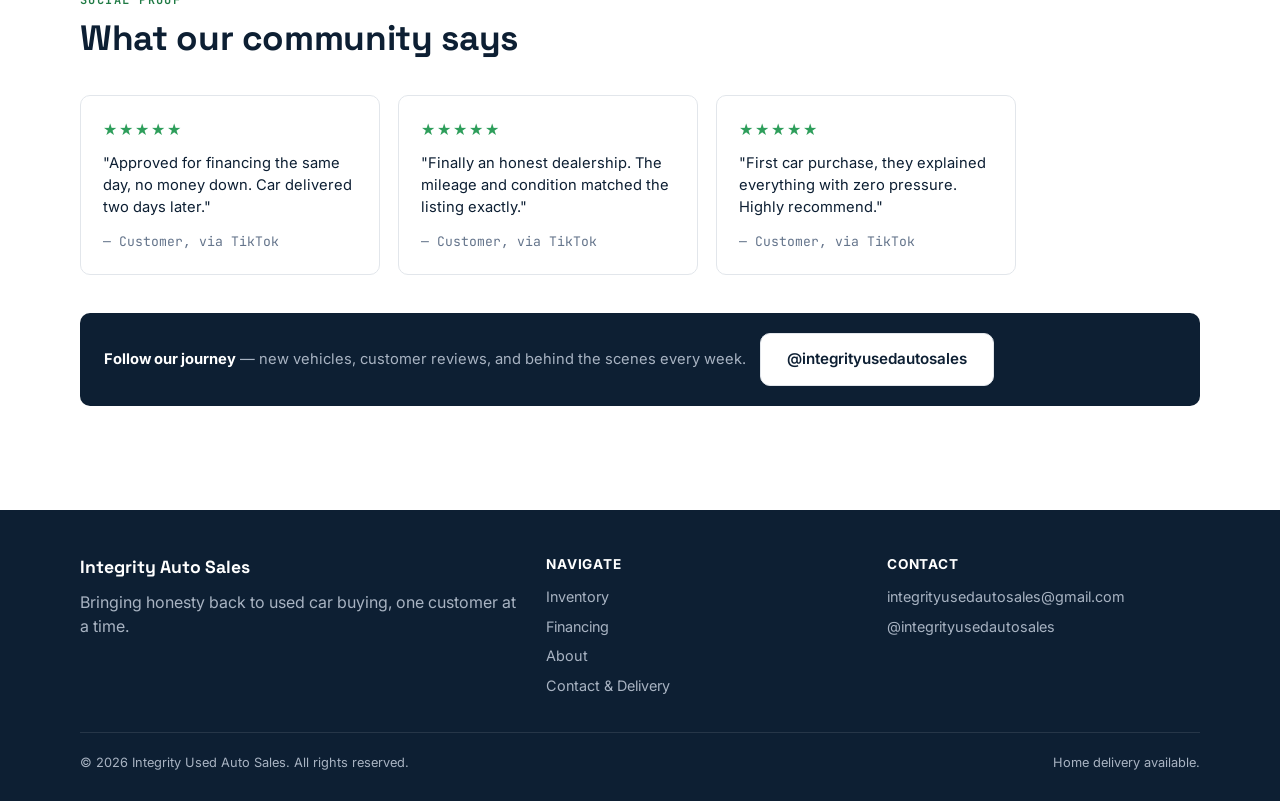
==== commit 734361fe: "Update index.html" ====
--- a/index.html
+++ b/index.html
@@ -38,7 +38,7 @@
         <a href="financing.html" class="btn btn-ghost">Apply for Financing</a>
       </div>
       <div class="hero-stats">
-        <div class="hero-stat"><div class="num">$0</div><div class="label">Down payment</div></div>
+        <div class="hero-stat"><div class="num">$500</div><div class="label">Down payment</div></div>
         <div class="hero-stat"><div class="num">&lt;$10K</div><div class="label">Average price</div></div>
         <div class="hero-stat"><div class="num">100%</div><div class="label">Insured delivery</div></div>
       </div>
